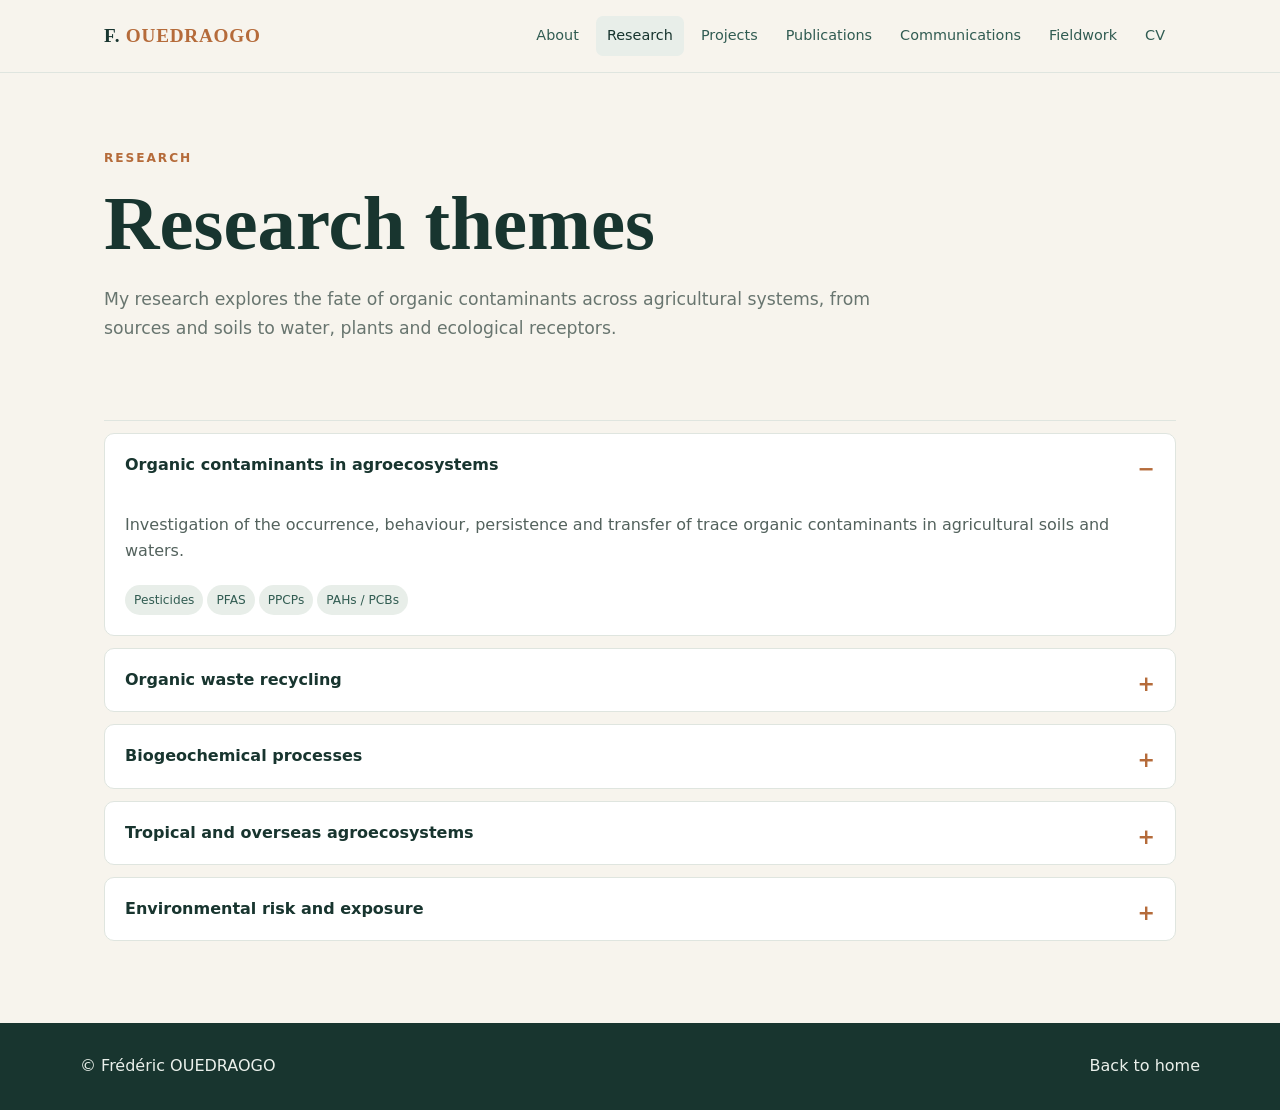
==== research.html @ fff47316 "Add files via upload" ====
<!doctype html><html lang="en"><head><meta charset="utf-8"><meta name="viewport" content="width=device-width, initial-scale=1"><title>Research | Frédéric OUEDRAOGO</title><link rel="stylesheet" href="assets/style.css"></head>
<body><header class="site-header"><nav class="nav"><a class="brand" href="index.html">F. <span>OUEDRAOGO</span></a><div class="menu"><a href="index.html">About</a><a class="active" href="research.html">Research</a><a href="projects.html">Projects</a><a href="publications.html">Publications</a><a href="communications.html">Communications</a><a href="fieldwork.html">Fieldwork</a><a href="cv.html">CV</a></div></nav></header>
<section class="page-hero"><div class="eyebrow">Research</div><h1>Research themes</h1><p>My research explores the fate of organic contaminants across agricultural systems, from sources and soils to water, plants and ecological receptors.</p></section>
<main class="container"><div class="accordion">
<details open><summary>Organic contaminants in agroecosystems</summary><div class="detail"><p>Investigation of the occurrence, behaviour, persistence and transfer of trace organic contaminants in agricultural soils and waters.</p><span class="tag">Pesticides</span><span class="tag">PFAS</span><span class="tag">PPCPs</span><span class="tag">PAHs / PCBs</span></div></details>
<details><summary>Organic waste recycling</summary><div class="detail"><p>Assessment of contaminant inputs and transformations associated with composts, digestates and other recycled organic products applied to agricultural soils.</p></div></details>
<details><summary>Biogeochemical processes</summary><div class="detail"><p>Interactions between contaminants, soil organic matter, minerals, dissolved organic matter and environmental conditions.</p></div></details>
<details><summary>Tropical and overseas agroecosystems</summary><div class="detail"><p>Understanding how climate, seasonality and agricultural practices influence contaminant dynamics in tropical environments, including La Réunion and other overseas territories.</p></div></details>
<details><summary>Environmental risk and exposure</summary><div class="detail"><p>From occurrence to risk: linking chemical measurements with exposure pathways and ecotoxicological indicators.</p></div></details>
</div></main>
<footer class="footer"><div class="footer-inner"><div>© Frédéric OUEDRAOGO</div><a href="index.html">Back to home</a></div></footer></body></html>
---- assets/style.css ----
:root{
  --ink:#18352f;
  --ink2:#315c52;
  --accent:#b56b3a;
  --cream:#f7f4ed;
  --paper:#ffffff;
  --muted:#68756f;
  --line:#dfe5df;
  --shadow:0 12px 35px rgba(24,53,47,.08);
  --max:1120px;
}
*{box-sizing:border-box}
html{scroll-behavior:smooth}
body{margin:0;background:var(--cream);color:var(--ink);font-family:Inter,system-ui,-apple-system,BlinkMacSystemFont,"Segoe UI",sans-serif;line-height:1.65}
a{color:inherit;text-decoration:none}
a:hover{color:var(--accent)}
.site-header{position:sticky;top:0;z-index:20;background:rgba(247,244,237,.94);backdrop-filter:blur(10px);border-bottom:1px solid var(--line)}
.nav{max-width:var(--max);margin:auto;padding:16px 24px;display:flex;align-items:center;justify-content:space-between;gap:25px}
.brand{font-family:Georgia,serif;font-size:1.2rem;font-weight:700;letter-spacing:.04em}
.brand span{color:var(--accent)}
.menu{display:flex;flex-wrap:wrap;gap:6px;align-items:center}
.menu a{padding:8px 11px;border-radius:7px;font-size:.9rem;color:var(--ink2)}
.menu a:hover,.menu a.active{background:#e8eee9;color:var(--ink)}
.hero{max-width:var(--max);margin:54px auto 30px;padding:30px 24px;display:grid;grid-template-columns:280px 1fr;gap:55px;align-items:center}
.portrait{width:250px;height:300px;border-radius:18px;overflow:hidden;background:linear-gradient(145deg,#dfe8e1,#c5d3ca);box-shadow:var(--shadow);display:flex;align-items:center;justify-content:center;color:var(--ink2);text-align:center;padding:25px}
.portrait strong{font-family:Georgia,serif;font-size:4rem;display:block}
.eyebrow{text-transform:uppercase;letter-spacing:.16em;font-size:.76rem;color:var(--accent);font-weight:700}
h1,h2,h3{font-family:Georgia,serif;line-height:1.15}
h1{font-size:clamp(2.7rem,6vw,5rem);margin:12px 0}
h2{font-size:2.1rem;margin:0 0 14px}
h3{font-size:1.35rem;margin:0 0 8px}
.lead{font-size:1.2rem;color:var(--ink2);max-width:760px}
.buttons{display:flex;flex-wrap:wrap;gap:10px;margin-top:24px}
.btn{display:inline-block;border:1px solid var(--ink);padding:10px 16px;border-radius:8px;font-size:.9rem}
.btn.primary{background:var(--ink);color:white}
.btn:hover{transform:translateY(-1px)}
.container{max-width:var(--max);margin:auto;padding:25px 24px 70px}
.section{padding:48px 0;border-top:1px solid var(--line)}
.grid{display:grid;grid-template-columns:repeat(2,minmax(0,1fr));gap:18px}
.card{background:var(--paper);border:1px solid var(--line);border-radius:13px;padding:25px;box-shadow:var(--shadow)}
.card p{margin-bottom:0;color:#53625d}
.tag{display:inline-block;padding:5px 9px;border-radius:20px;background:#e8eee9;color:var(--ink2);font-size:.76rem;margin:4px 4px 0 0}
.page-hero{max-width:var(--max);margin:0 auto;padding:75px 24px 35px}
.page-hero p{max-width:780px;color:var(--muted);font-size:1.08rem}
.accordion{border-top:1px solid var(--line)}
details{background:white;border:1px solid var(--line);border-radius:10px;margin:12px 0;overflow:hidden}
summary{cursor:pointer;list-style:none;padding:18px 20px;font-weight:650}
summary::-webkit-details-marker{display:none}
summary:after{content:"+";float:right;color:var(--accent);font-size:1.3rem}
details[open] summary:after{content:"−"}
.detail{padding:0 20px 20px;color:#53625d}
.pub{padding:20px 0;border-bottom:1px solid var(--line)}
.pub:last-child{border-bottom:0}
.year{color:var(--accent);font-weight:700;font-size:.85rem}
.pub-title{font-size:1.08rem;font-weight:650}
.small{font-size:.88rem;color:var(--muted)}
.footer{background:var(--ink);color:#eaf0eb;padding:30px 24px}
.footer-inner{max-width:var(--max);margin:auto;display:flex;justify-content:space-between;gap:20px;flex-wrap:wrap}
.photo-grid{display:grid;grid-template-columns:repeat(3,1fr);gap:15px}
.photo-placeholder{min-height:210px;border-radius:12px;background:linear-gradient(135deg,#dfe8e1,#bfcfc6);display:flex;align-items:end;padding:18px;font-family:Georgia,serif;color:var(--ink)}
@media(max-width:800px){
 .hero{grid-template-columns:1fr;text-align:center;justify-items:center}
 .lead{margin:auto}
 .grid,.photo-grid{grid-template-columns:1fr}
 .nav{align-items:flex-start;flex-direction:column}
 .menu{width:100%}
 .menu a{padding:6px 8px}
}
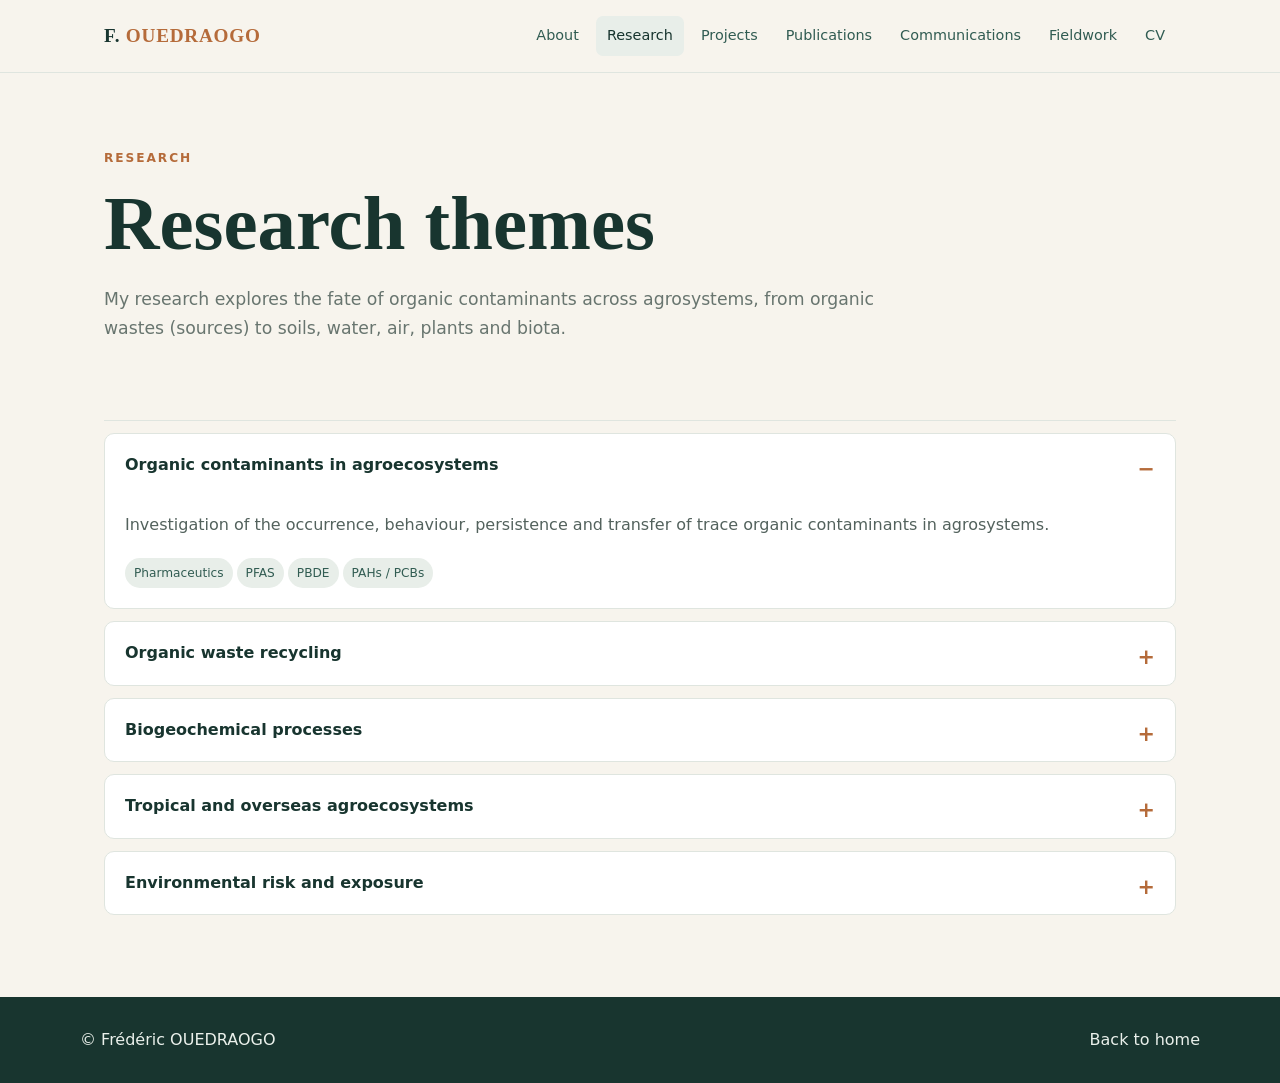
==== commit 5e892273: "Update research.html" ====
--- a/research.html
+++ b/research.html
@@ -1,8 +1,8 @@
 <!doctype html><html lang="en"><head><meta charset="utf-8"><meta name="viewport" content="width=device-width, initial-scale=1"><title>Research | Frédéric OUEDRAOGO</title><link rel="stylesheet" href="assets/style.css"></head>
 <body><header class="site-header"><nav class="nav"><a class="brand" href="index.html">F. <span>OUEDRAOGO</span></a><div class="menu"><a href="index.html">About</a><a class="active" href="research.html">Research</a><a href="projects.html">Projects</a><a href="publications.html">Publications</a><a href="communications.html">Communications</a><a href="fieldwork.html">Fieldwork</a><a href="cv.html">CV</a></div></nav></header>
-<section class="page-hero"><div class="eyebrow">Research</div><h1>Research themes</h1><p>My research explores the fate of organic contaminants across agricultural systems, from sources and soils to water, plants and ecological receptors.</p></section>
+<section class="page-hero"><div class="eyebrow">Research</div><h1>Research themes</h1><p>My research explores the fate of organic contaminants across agrosystems, from organic wastes (sources) to soils, water, air, plants and biota.</p></section>
 <main class="container"><div class="accordion">
-<details open><summary>Organic contaminants in agroecosystems</summary><div class="detail"><p>Investigation of the occurrence, behaviour, persistence and transfer of trace organic contaminants in agricultural soils and waters.</p><span class="tag">Pesticides</span><span class="tag">PFAS</span><span class="tag">PPCPs</span><span class="tag">PAHs / PCBs</span></div></details>
+<details open><summary>Organic contaminants in agroecosystems</summary><div class="detail"><p>Investigation of the occurrence, behaviour, persistence and transfer of trace organic contaminants in agrosystems.</p><span class="tag">Pharmaceutics</span><span class="tag">PFAS</span><span class="tag">PBDE</span><span class="tag">PAHs / PCBs</span></div></details>
 <details><summary>Organic waste recycling</summary><div class="detail"><p>Assessment of contaminant inputs and transformations associated with composts, digestates and other recycled organic products applied to agricultural soils.</p></div></details>
 <details><summary>Biogeochemical processes</summary><div class="detail"><p>Interactions between contaminants, soil organic matter, minerals, dissolved organic matter and environmental conditions.</p></div></details>
 <details><summary>Tropical and overseas agroecosystems</summary><div class="detail"><p>Understanding how climate, seasonality and agricultural practices influence contaminant dynamics in tropical environments, including La Réunion and other overseas territories.</p></div></details>
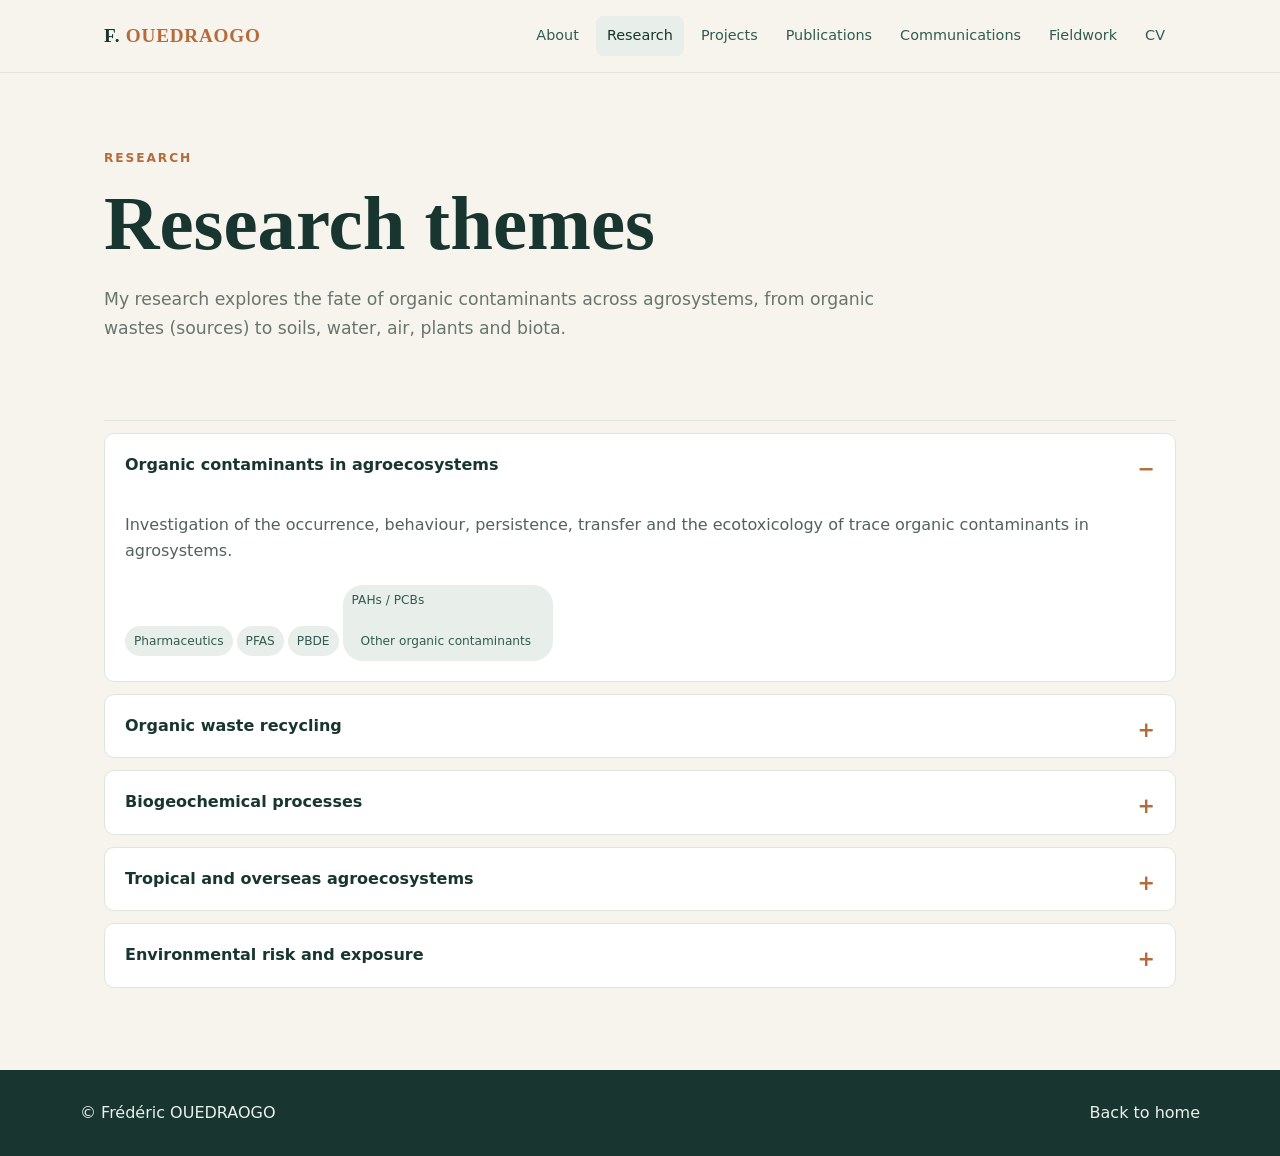
==== commit cf4337bc: "Update research.html" ====
--- a/research.html
+++ b/research.html
@@ -2,10 +2,10 @@
 <body><header class="site-header"><nav class="nav"><a class="brand" href="index.html">F. <span>OUEDRAOGO</span></a><div class="menu"><a href="index.html">About</a><a class="active" href="research.html">Research</a><a href="projects.html">Projects</a><a href="publications.html">Publications</a><a href="communications.html">Communications</a><a href="fieldwork.html">Fieldwork</a><a href="cv.html">CV</a></div></nav></header>
 <section class="page-hero"><div class="eyebrow">Research</div><h1>Research themes</h1><p>My research explores the fate of organic contaminants across agrosystems, from organic wastes (sources) to soils, water, air, plants and biota.</p></section>
 <main class="container"><div class="accordion">
-<details open><summary>Organic contaminants in agroecosystems</summary><div class="detail"><p>Investigation of the occurrence, behaviour, persistence and transfer of trace organic contaminants in agrosystems.</p><span class="tag">Pharmaceutics</span><span class="tag">PFAS</span><span class="tag">PBDE</span><span class="tag">PAHs / PCBs</span></div></details>
+<details open><summary>Organic contaminants in agroecosystems</summary><div class="detail"><p>Investigation of the occurrence, behaviour, persistence, transfer and the ecotoxicology of trace organic contaminants in agrosystems.</p><span class="tag">Pharmaceutics</span><span class="tag">PFAS</span><span class="tag">PBDE</span><span class="tag">PAHs / PCBs</p><span class="tag">Other organic contaminants</span></div></details>
 <details><summary>Organic waste recycling</summary><div class="detail"><p>Assessment of contaminant inputs and transformations associated with composts, digestates and other recycled organic products applied to agricultural soils.</p></div></details>
 <details><summary>Biogeochemical processes</summary><div class="detail"><p>Interactions between contaminants, soil organic matter, minerals, dissolved organic matter and environmental conditions.</p></div></details>
-<details><summary>Tropical and overseas agroecosystems</summary><div class="detail"><p>Understanding how climate, seasonality and agricultural practices influence contaminant dynamics in tropical environments, including La Réunion and other overseas territories.</p></div></details>
+<details><summary>Tropical and overseas agroecosystems</summary><div class="detail"><p>Understanding how climate, seasonality and agricultural practices influence contaminant dynamics in tropical environments.</p></div></details>
 <details><summary>Environmental risk and exposure</summary><div class="detail"><p>From occurrence to risk: linking chemical measurements with exposure pathways and ecotoxicological indicators.</p></div></details>
 </div></main>
 <footer class="footer"><div class="footer-inner"><div>© Frédéric OUEDRAOGO</div><a href="index.html">Back to home</a></div></footer></body></html>
